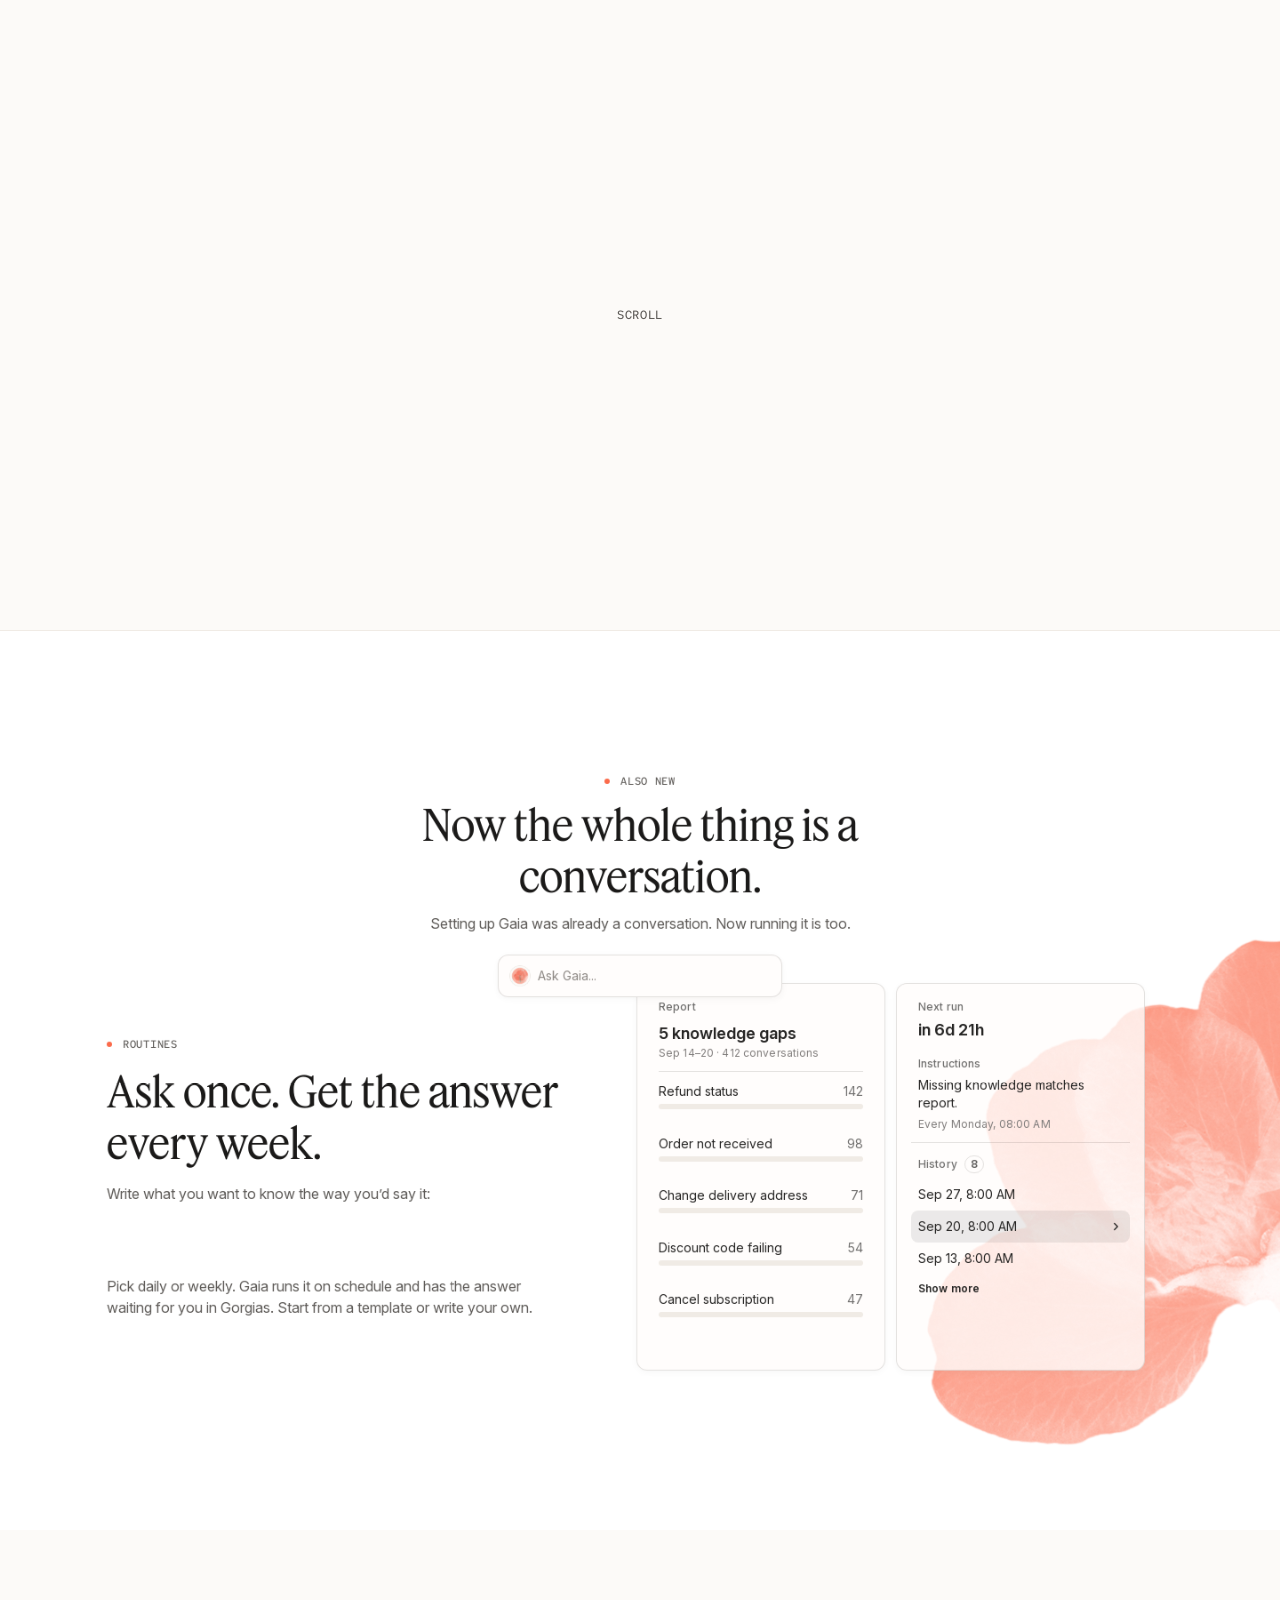
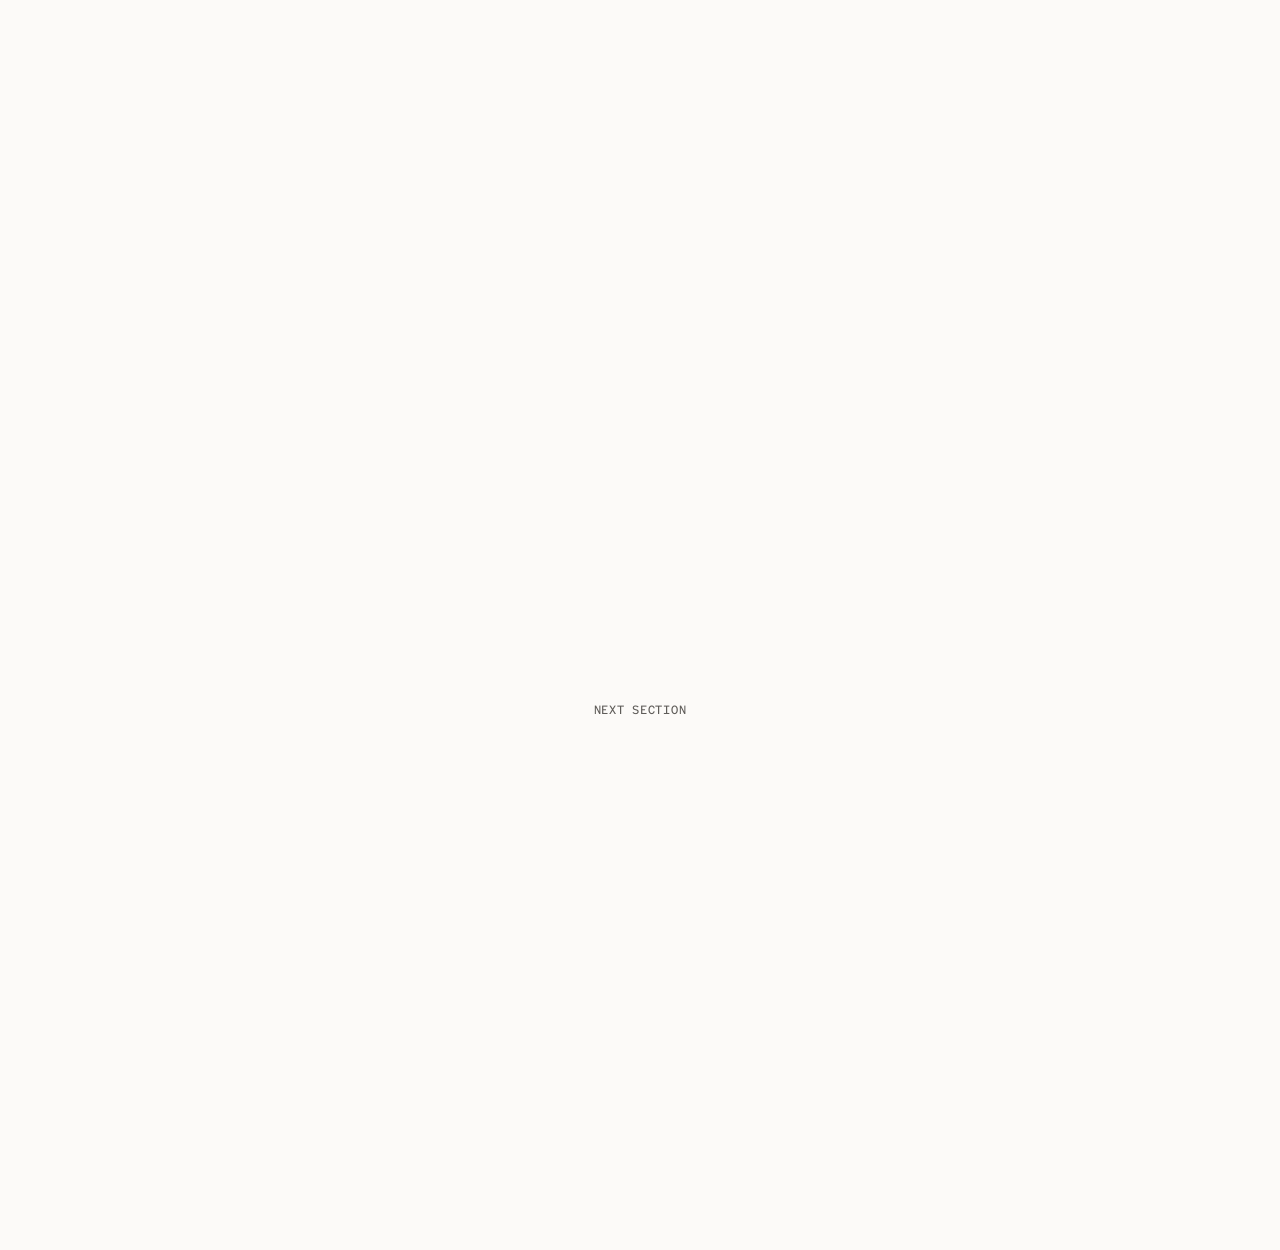
==== conversation-scroll/index.html @ 5ce67667 "Add conversation-scroll: pinned, scroll-driven reveal of the conversation section" ====
<!DOCTYPE html>
<html lang="en">
<head>
<meta charset="utf-8">
<meta name="viewport" content="width=device-width, initial-scale=1">
<title>Now the whole thing is a conversation</title>
<style>
  @font-face { font-family: "Feature Deck"; src: url("assets/fonts/FeatureDeck-Regular-Web.woff2") format("woff2"); font-weight: 400; font-display: swap; }
  @font-face { font-family: "Inter Variable"; src: url("assets/fonts/InterVariable.woff2") format("woff2"); font-weight: 100 900; font-display: swap; }
  @font-face { font-family: "Red Hat Mono"; src: url("assets/fonts/RedHatMono-VF.woff2") format("woff2"); font-weight: 300 700; font-display: swap; }

  :root {
    --paper: #fcfaf8; --white: #fff; --ink: #1b1a19; --ink-2: #252423;
    --tertiary: #5f5c59; --neutral-tertiary: #706f6e; --placeholder: #807d7c; --input-placeholder: #8e8985;
    --border-soft: #f0ebe5; --border-neutral: rgba(31,23,12,.12);
    --brand-500: #fb6b4b; --brand-200: #ffb5a5;
    --elev-mid: #fffdfc; --surface-1: #f7f5f3; --selected: rgba(63,60,57,.10);
    --ease: cubic-bezier(.2,.7,.2,1);
  }
  * { box-sizing: border-box; }
  html, body { margin: 0; background: var(--paper); color: var(--ink); }
  body { font-family: "Inter Variable", Inter, system-ui, sans-serif; -webkit-font-smoothing: antialiased; }
  .mono { font: 500 12px/1.5 "Red Hat Mono", ui-monospace, monospace; letter-spacing: .72px; text-transform: uppercase; color: var(--tertiary); }
  .ui { font-family: "Inter Variable", Inter, sans-serif; font-feature-settings: "tnum" 1, "lnum" 1; }

  /* ---------- Page scaffolding around the section (context only) ---------- */
  .lead, .tail { display: grid; place-items: center; color: var(--placeholder); }
  .lead { height: 70vh; } .tail { height: 120vh; }

  /* ---------- Scroll track + pinned stage ---------- */
  .track { position: relative; }
  .stage { position: sticky; top: 0; height: 100vh; overflow: hidden; background: var(--white); border-top: 1px solid var(--border-soft); }
  .canvas { position: absolute; left: 0; top: 0; width: 1440px; height: 1668px; transform-origin: 0 0; will-change: transform; }
  .abs { position: absolute; }

  /* Reveal helper: hidden until its step, rises in with a stagger set through --i */
  .rise { opacity: 0; transform: translateY(12px); transition: opacity .55s var(--ease), transform .55s var(--ease); }
  .on > .rise, .on.rise { opacity: 1; transform: none; transition-delay: calc(var(--i, 0) * 60ms + var(--d, 0ms)); }

  /* ---------- Header ---------- */
  .header { left: 336px; top: 160px; width: 768px; display: flex; flex-direction: column; align-items: center; gap: 12px; text-align: center; }
  .tag { display: flex; align-items: center; gap: 12px; }
  .tag i { width: 6px; height: 6px; border-radius: 50%; background: var(--brand-500); }
  h1, h2 { margin: 0; font: 400 48px/1.2 "Feature Deck", Georgia, serif; color: var(--ink); }
  .header p, .col p.copy { margin: 0; font: 400 16px/1.5 "Inter Variable", sans-serif; color: var(--tertiary); }

  /* ---------- Flowers ---------- */
  .flower { pointer-events: none; transition: left 1s var(--ease), top 1s var(--ease); }
  .flower img { display: block; width: 100%; }
  .flower-1 { left: 1002px; top: 236px; width: 668px; }
  .flower-2 { left: -449px; top: 1020px; width: 758px; opacity: 0; transition: opacity .6s var(--ease), left 1s var(--ease), top 1s var(--ease); }
  [data-step="4"] .flower-2, [data-step="5"] .flower-2, [data-step="6"] .flower-2 { opacity: 1; }
  [data-step="7"] .flower-2 { opacity: 1; left: -128px; top: 816px; transition-delay: 0s, 1s, 1s; }

  /* ---------- Routines block ---------- */
  .col { display: flex; flex-direction: column; gap: 16px; }
  .col-routines { left: 120px; top: 456px; width: 516px; }
  .col-shared   { left: 744px; top: 1096px; width: 576px; }
  .chip-slot { height: 48px; }

  .cards { left: 684px; top: 364px; width: 636px; height: 500px; padding: 32px; display: flex; gap: 12px; }
  .card { width: 280px; height: 436px; border-radius: 12px; background: rgba(255,253,252,.8); border: 1px solid var(--border-neutral); box-shadow: 0 2px 8px rgba(0,0,0,.04); padding: 12px 16px; display: flex; flex-direction: column; }
  .lbl { font: 500 12px/16px "Inter Variable", sans-serif; letter-spacing: .12px; color: var(--neutral-tertiary); }
  .card .row { padding: 6px 8px; }
  .card .summary { padding: 4px 8px 12px; display: flex; flex-direction: column; gap: 2px; }
  .card .summary b { font: 600 18px/24px "Inter Variable", sans-serif; color: var(--ink-2); }
  .card .summary span { font: 400 12px/16px "Inter Variable", sans-serif; letter-spacing: .12px; color: var(--placeholder); }
  .card .divider { margin: 0 8px 12px; height: 1px; background: var(--border-neutral); }
  .topics { flex: 1; padding: 0 8px; display: flex; flex-direction: column; justify-content: space-between; }
  .topic { display: flex; flex-direction: column; gap: 4px; }
  .topic .head { display: flex; justify-content: space-between; font: 400 14px/20px "Inter Variable", sans-serif; color: var(--ink-2); }
  .topic .head span { color: var(--neutral-tertiary); }
  .topic .trackbar { height: 6px; border-radius: 999px; background: var(--border-soft); }
  .topic .fill { height: 6px; border-radius: 999px; background: var(--brand-200); width: var(--w); transform-origin: left; transform: scaleX(0); transition: transform .9s var(--ease); }
  .on .topic .fill { transform: none; transition-delay: calc(var(--i, 0) * 80ms + 250ms); }
  .card .footer { height: 47px; }

  .pop { padding: 12px 16px; }
  .pop .val { font: 600 18px/24px "Inter Variable", sans-serif; color: var(--ink-2); padding: 0 8px; }
  .pop .txt { font: 400 14px/20px "Inter Variable", sans-serif; color: var(--ink-2); padding: 0 8px; }
  .pop .sub { font: 400 12px/16px "Inter Variable", sans-serif; letter-spacing: .12px; color: var(--placeholder); padding: 6px 8px 12px; }
  .pop .divider { margin: 0 0 8px; }
  .pop .hist { display: flex; align-items: center; gap: 8px; }
  .qty { font: 600 12px/16px "Inter Variable", sans-serif; color: #5f5e5c; padding: 1px 6px; border: 1px solid var(--border-neutral); border-radius: 999px; }
  .pop .item { height: 36px; display: flex; align-items: center; justify-content: space-between; padding: 0 8px; border-radius: 8px; font: 400 14px/20px "Inter Variable", sans-serif; color: var(--ink-2); }
  .pop .item.sel { background: var(--selected); }
  .pop .item img { width: 16px; height: 16px; }
  .pop .more { font: 600 12px/16px "Inter Variable", sans-serif; letter-spacing: .12px; color: var(--ink-2); padding: 8px 8px 0; }

  /* ---------- The Gaia input (two of them) ---------- */
  .input {
    height: 48px; padding: 12px; border-radius: 12px; display: flex; align-items: center; gap: 8px;
    background: var(--elev-mid); border: 1px solid var(--border-neutral); box-shadow: 0 2px 8px rgba(0,0,0,.04);
    font: 400 14px/20px "Inter Variable", sans-serif; color: var(--ink-2); white-space: nowrap; overflow: hidden;
    transition: left .6s var(--ease), top .6s var(--ease), width .45s var(--ease), opacity .4s var(--ease), transform .5s var(--ease);
  }
  .input img { width: 24px; height: 24px; flex: 0 0 24px; border-radius: 50%; }   /* clips a stray pixel from the export */
  .input .text { flex: 1; overflow: hidden; }
  .input .ph { color: var(--input-placeholder); transition: opacity .25s; }
  .input .typed { display: none; }
  .input.typing .ph, .input.done .ph { display: none; }
  .input.typing .typed, .input.done .typed { display: inline; }
  .caret { display: none; width: 1px; height: 16px; background: var(--ink-2); vertical-align: -3px; margin-left: 1px; animation: blink 1s steps(2) infinite; }
  .input.typing .caret { display: inline-block; }
  @keyframes blink { to { opacity: 0; } }

  #inputA { left: 560px; top: 364px; width: 320px; }
  [data-step="2"] #inputA { left: 464px; width: 512px; }
  [data-step="3"] #inputA, [data-step="4"] #inputA, [data-step="5"] #inputA, [data-step="6"] #inputA, [data-step="7"] #inputA { left: 120px; top: 661px; width: 512px; }

  #inputB { left: 560px; top: 1008px; width: 320px; opacity: 0; transform: translateY(10px); pointer-events: none; }
  [data-step="4"] #inputB { opacity: 1; transform: none; }
  [data-step="5"] #inputB { opacity: 1; transform: none; left: 464px; width: 512px; }
  [data-step="6"] #inputB, [data-step="7"] #inputB { left: 464px; width: 512px; opacity: 0; transform: none; transition-duration: .25s; }

  /* ---------- Chat window ---------- */
  .chat {
    left: 530px; top: 1008px; width: 380px; height: 436px; border-radius: 16px; overflow: hidden;
    background: rgba(255,253,252,.85); border: 1px solid var(--border-neutral);
    display: flex; flex-direction: column;
    transform-origin: 50% 0; opacity: 0;
    transform: scale(calc(512 / 380), calc(48 / 436));
    transition: transform .6s var(--ease), opacity .3s var(--ease), left .7s var(--ease), filter .5s var(--ease);
  }
  [data-step="6"] .chat, [data-step="7"] .chat { opacity: 1; transform: none; }
  [data-step="7"] .chat { left: 218px; filter: blur(2px); transition-delay: 1s; }   /* after the click */
  .chat .hd { height: 52px; padding: 16px 6px 12px 16px; display: flex; align-items: center; gap: 12px; }
  .chat .title { display: flex; align-items: center; gap: 4px; font: 600 14px/20px "Inter Variable", sans-serif; color: var(--ink-2); padding: 4px 6px; margin-left: -6px; border-radius: 6px; }
  .chat .title img { width: 16px; height: 16px; }
  .chat .ctrl { margin-left: auto; display: flex; }
  .ibtn { width: 28px; height: 28px; border-radius: 6px; display: grid; place-items: center; transition: background .25s; }
  .ibtn img { width: 20px; height: 20px; }
  .ibtn.hover { background: rgba(63,60,57,.08); }
  .ibtn.press { transform: scale(.92); }
  .chat .body { flex: 1; padding: 24px 16px 16px; display: flex; flex-direction: column; justify-content: flex-end; gap: 24px; }
  .msg { font: 400 14px/20px "Inter Variable", sans-serif; color: var(--ink-2); }
  .msg.me { align-self: flex-end; max-width: 360px; padding: 8px 16px; border-radius: 24px; background: var(--surface-1); white-space: nowrap; }

  /* ---------- Cursor ---------- */
  .cursor { width: 24px; height: 24px; opacity: 0; transition: opacity .3s; pointer-events: none; z-index: 5; will-change: transform; }
  .cursor.show { opacity: 1; }
  .cursor img { width: 100%; height: 100%; display: block; filter: drop-shadow(0 1px 2px rgba(0,0,0,.25)); }

  /* ---------- Share modal ---------- */
  .modal {
    left: 198px; top: 1152px; width: 420px; height: 148px; border-radius: 12px; z-index: 4;
    background: var(--elev-mid); border: 1px solid var(--border-neutral); box-shadow: 0 8px 24px rgba(0,0,0,.08);
    padding: 16px 24px 16px; opacity: 0; transform: translateY(12px) scale(.98);
    transition: opacity .45s var(--ease), transform .55s var(--ease);
  }
  [data-step="7"] .modal { opacity: 1; transform: none; transition-delay: 1.15s; }
  .modal .mh { display: flex; align-items: flex-start; justify-content: space-between; height: 32px; }
  .modal .mh b { font: 600 18px/24px "Inter Variable", sans-serif; color: var(--ink-2); padding-top: 4px; }
  .modal .mh img { width: 20px; height: 20px; margin: 2px -2px 0 0; }
  .modal .desc { font: 400 14px/20px "Inter Variable", sans-serif; color: var(--ink-2); margin-top: 16px; }
  .modal .field { margin-top: 16px; height: 32px; border: 1px solid var(--border-neutral); border-radius: 8px; display: flex; align-items: center; padding: 0 4px 0 8px; gap: 8px; background: var(--white); }
  .modal .field span { flex: 1; font: 400 14px/20px "Inter Variable", sans-serif; color: var(--ink-2); white-space: nowrap; overflow: hidden; text-overflow: ellipsis; }
  .modal .btn { height: 24px; padding: 0 8px 0 6px; border-radius: 6px; background: var(--ink-2); color: var(--elev-mid); display: flex; align-items: center; gap: 4px; font: 600 12px/16px "Inter Variable", sans-serif; letter-spacing: .12px; }
  .modal .btn img { width: 16px; height: 16px; }
  .blink { left: 392px; top: 87px; width: 19px; height: 19px; transform: rotate(180deg) scaleY(-1); }

  @media (prefers-reduced-motion: reduce) {
    .rise, .on > .rise, .input, .chat, .modal, .flower, .flower-2, .topic .fill { transition: none !important; }
  }
</style>
</head>
<body>

<div class="lead"><span class="mono">Scroll</span></div>

<div class="track" id="track">
  <section class="stage" id="stage" data-step="1" aria-label="Now the whole thing is a conversation">
    <div class="canvas" id="canvas">

      <!-- Header -->
      <div class="abs header">
        <div class="tag"><i></i><span class="mono">Also new</span></div>
        <h1>Now the whole thing is a conversation.</h1>
        <p>Setting up Gaia was already a conversation. Now running it is too.</p>
      </div>

      <div class="abs flower flower-1" aria-hidden="true"><img src="assets/img/flower-1.png" alt=""></div>

      <!-- Routines: left column -->
      <div class="abs col col-routines" id="routinesCol">
        <div class="tag rise" style="--i:0"><i></i><span class="mono">Routines</span></div>
        <h2 class="rise" style="--i:1">Ask once. Get the answer every week.</h2>
        <p class="copy rise" style="--i:2">Write what you want to know the way you’d say it:</p>
        <div class="chip-slot"></div>
        <p class="copy rise" style="--i:3">Pick daily or weekly. Gaia runs it on schedule and has the answer waiting for you in Gorgias. Start from a template or write your own.</p>
      </div>

      <!-- Routines: report + schedule -->
      <div class="abs cards" id="cards">
        <div class="card rise" style="--i:2">
          <div class="row lbl">Report</div>
          <div class="summary"><b>5 knowledge gaps</b><span>Sep 14–20 · 412 conversations</span></div>
          <div class="divider"></div>
          <div class="topics">
            <div class="topic" style="--i:0"><div class="head">Refund status<span>142</span></div><div class="trackbar"><div class="fill" style="--w:248px"></div></div></div>
            <div class="topic" style="--i:1"><div class="head">Order not received<span>98</span></div><div class="trackbar"><div class="fill" style="--w:171px"></div></div></div>
            <div class="topic" style="--i:2"><div class="head">Change delivery address<span>71</span></div><div class="trackbar"><div class="fill" style="--w:124px"></div></div></div>
            <div class="topic" style="--i:3"><div class="head">Discount code failing<span>54</span></div><div class="trackbar"><div class="fill" style="--w:94px"></div></div></div>
            <div class="topic" style="--i:4"><div class="head">Cancel subscription<span>47</span></div><div class="trackbar"><div class="fill" style="--w:82px"></div></div></div>
          </div>
          <div class="footer"></div>
        </div>
        <div class="card pop rise" style="--i:3">
          <div class="row lbl">Next run</div>
          <div class="val">in 6d 21h</div>
          <div class="row lbl" style="margin-top:12px">Instructions</div>
          <div class="txt">Missing knowledge matches report.</div>
          <div class="sub">Every Monday, 08:00 AM</div>
          <div class="divider"></div>
          <div class="row lbl hist">History <span class="qty">8</span></div>
          <div class="item">Sep 27, 8:00 AM</div>
          <div class="item sel">Sep 20, 8:00 AM <img src="assets/img/chevron-right.svg" alt=""></div>
          <div class="item">Sep 13, 8:00 AM</div>
          <div class="more">Show more</div>
        </div>
      </div>

      <!-- Input A: centred under the header, then becomes the chip in the left column -->
      <div class="abs input" id="inputA">
        <img src="assets/img/gaia-icon.png" alt="">
        <span class="text"><span class="ph">Ask Gaia...</span><span class="typed"></span><span class="caret"></span></span>
      </div>

      <div class="abs flower flower-2" aria-hidden="true"><img src="assets/img/flower-2.png" alt=""></div>

      <!-- Input B: centred below the Routines block, then grows into the chat -->
      <div class="abs input" id="inputB">
        <img src="assets/img/gaia-icon.png" alt="">
        <span class="text"><span class="ph">Ask Gaia...</span><span class="typed"></span><span class="caret"></span></span>
      </div>

      <!-- Chat window -->
      <div class="abs chat" id="chat">
        <div class="hd">
          <div class="title">Refund delays this week <img src="assets/img/chevron-down.svg" alt=""></div>
          <div class="ctrl">
            <div class="ibtn"><img src="assets/img/kebab.svg" alt=""></div>
            <div class="ibtn" id="shareBtn"><img src="assets/img/share.svg" alt=""></div>
            <div class="ibtn"><img src="assets/img/expand.svg" alt=""></div>
            <div class="ibtn"><img src="assets/img/close.svg" alt=""></div>
          </div>
        </div>
        <div class="body" id="chatBody">
          <div class="msg me rise" style="--i:0;--d:200ms">Why are refunds slow this week?</div>
          <div class="msg rise" style="--i:1;--d:200ms">Refund tickets are up 38% since Monday. Let me check what changed.</div>
          <div class="msg me rise" style="--i:2;--d:200ms">What is causing it?</div>
          <div class="msg rise" style="--i:3;--d:200ms">Most of the delay comes from orders paid with Klarna. The provider added a manual review step on Sep 10, which holds refunds for 3 to 5 days before they clear. 41 of the 52 open refund tickets fit this pattern. The rest are standard exchanges still inside the normal window.</div>
        </div>
      </div>

      <div class="abs cursor" id="cursor" aria-hidden="true"><img src="assets/img/hand.svg" alt=""></div>

      <!-- Share modal -->
      <div class="abs modal" id="modal">
        <div class="mh"><b>Share chat</b><img src="assets/img/close-modal.svg" alt=""></div>
        <div class="desc">Any messages you add after sharing stay private.</div>
        <div class="field"><span>https://gorgias.gaia/share/791eb7ff-863b-403c-95a3-e95aed54bf63</span><div class="btn"><img src="assets/img/copy.svg" alt="">Copy link</div></div>
        <img class="abs blink" src="assets/img/blink.svg" alt="">
      </div>

      <!-- Shared chats: right column -->
      <div class="abs col col-shared" id="sharedCol">
        <div class="tag rise" style="--i:0;--d:1200ms"><i></i><span class="mono">Shared Chats</span></div>
        <h2 class="rise" style="--i:1;--d:1200ms">Share the whole conversation with a link.</h2>
        <p class="copy rise" style="--i:2;--d:1200ms">Worked something out with Gaia? Copy the link. Your teammate sees the full conversation: what you asked, what Gaia checked, and what it found. The link stays read-only and inside your account. Your team learns what a good question looks like by reading one.</p>
      </div>

    </div>
  </section>
</div>

<div class="tail"><span class="mono">Next section</span></div>

<script>
(function () {
  const STEPS = 7;
  const CANVAS_W = 1440, CANVAS_H = 1668;
  const SEGMENT = 720;                      // scroll distance per step
  const track = document.getElementById('track');
  const stage = document.getElementById('stage');
  const canvas = document.getElementById('canvas');
  const reduced = matchMedia('(prefers-reduced-motion: reduce)').matches;

  // What each step needs on screen (canvas y range). The stage centres it.
  const FOCUS = { 1:[160,412], 2:[160,412], 3:[160,880], 4:[420,1100], 5:[420,1100], 6:[760,1460], 7:[976,1508] };

  let vw = 0, vh = 0, scale = 1, step = 0;
  function layout() {
    vw = innerWidth; vh = innerHeight;
    scale = Math.min(1, vw / CANVAS_W);
    track.style.height = (vh + STEPS * SEGMENT) + 'px';          // one extra segment so step 7 holds before unpinning
    render();
  }
  function targetOffset(s) {
    const [a, b] = FOCUS[s];
    const centre = (a + b) / 2;
    const max = Math.max(0, CANVAS_H - vh / scale);
    return Math.min(max, Math.max(0, centre - (vh / scale) / 2));
  }
  const smooth = (t) => t <= 0 ? 0 : t >= 1 ? 1 : t * t * (3 - 2 * t);

  function render() {
    const y = Math.min(Math.max(0, -track.getBoundingClientRect().top), STEPS * SEGMENT);
    const seg = Math.min(STEPS - 1, Math.floor(y / SEGMENT));      // 0..6
    const s = seg + 1;                                              // 1..7
    // Glide to the new offset during the first 45% of each segment, then hold.
    const t = smooth((y - seg * SEGMENT) / (SEGMENT * 0.45));
    const off = s === 1 ? targetOffset(1) : targetOffset(s - 1) + (targetOffset(s) - targetOffset(s - 1)) * t;
    canvas.style.transform = `translate(${(vw - CANVAS_W * scale) / 2}px, ${-off * scale}px) scale(${scale})`;
    if (s !== step) setStep(s);
  }

  /* ---------- Steps ---------- */
  const inputA = document.getElementById('inputA'), inputB = document.getElementById('inputB');
  const TEXT_A = 'List this week’s busiest topics that have no matching knowledge.';
  const TEXT_B = 'Why are refunds slow this week?';
  const on = (id, v) => document.getElementById(id).classList.toggle('on', v);

  function setStep(s) {
    const prev = step; step = s;
    stage.dataset.step = s;
    // Input A text
    if (s === 1) clearText(inputA);
    else if (s === 2 && prev < 2) typeText(inputA, TEXT_A);
    else if (s >= 2) setText(inputA, TEXT_A);
    // Input B text
    if (s <= 4) clearText(inputB);
    else if (s === 5 && prev < 5) typeText(inputB, TEXT_B);
    else setText(inputB, TEXT_B);
    // Reveal groups
    on('routinesCol', s >= 3); on('cards', s >= 3);
    on('chatBody', s >= 6);
    on('sharedCol', s >= 7);
    if (s === 7 && prev === 6) shareSequence(); else if (s !== 7) cancelShare();
  }

  /* ---------- Typing ---------- */
  const typers = new WeakMap();
  function clearText(el) { cancelType(el); el.classList.remove('typing', 'done'); el.querySelector('.typed').textContent = ''; }
  function setText(el, text) { cancelType(el); el.classList.remove('typing'); el.classList.add('done'); el.querySelector('.typed').textContent = text; }
  function cancelType(el) { const t = typers.get(el); if (t) { clearTimeout(t); typers.delete(el); } }
  function typeText(el, text) {
    if (reduced) return setText(el, text);
    cancelType(el);
    const out = el.querySelector('.typed'); out.textContent = '';
    el.classList.remove('done'); el.classList.add('typing');
    let i = 0;
    const tick = () => {
      out.textContent = text.slice(0, ++i);
      if (i < text.length) typers.set(el, setTimeout(tick, 18 + Math.random() * 30 + (text[i - 1] === ' ' ? 20 : 0)));
      else typers.set(el, setTimeout(() => { el.classList.remove('typing'); el.classList.add('done'); typers.delete(el); }, 500));
    };
    typers.set(el, setTimeout(tick, 350));
  }

  /* ---------- Step 7: cursor goes to the share icon, clicks, modal opens ---------- */
  const cursor = document.getElementById('cursor'), shareBtn = document.getElementById('shareBtn');
  let shareTimers = [];
  const later = (fn, ms) => shareTimers.push(setTimeout(fn, ms));
  function shareSequence() {
    cancelShare();
    if (reduced) return;
    // Share icon centre in canvas space while the chat is still at x=530 (the click happens before it slides).
    const bx = 530 + 289, by = 1008 + 26;
    cursor.style.transition = 'none';
    cursor.style.transform = `translate(${bx + 90}px, ${by + 160}px)`;
    void cursor.offsetWidth;
    cursor.style.transition = 'transform .75s cubic-bezier(.3,.7,.2,1), opacity .3s';
    later(() => { cursor.classList.add('show'); cursor.style.transform = `translate(${bx - 6}px, ${by + 2}px)`; }, 60);
    later(() => shareBtn.classList.add('hover'), 700);
    later(() => { shareBtn.classList.add('press'); cursor.style.transform = `translate(${bx - 6}px, ${by + 2}px) scale(.9)`; }, 900);
    later(() => { shareBtn.classList.remove('press'); cursor.style.transform = `translate(${bx - 6}px, ${by + 2}px)`; }, 1020);
    later(() => { shareBtn.classList.remove('hover'); cursor.classList.remove('show'); }, 1500);
  }
  function cancelShare() {
    shareTimers.forEach(clearTimeout); shareTimers = [];
    cursor.classList.remove('show'); shareBtn.classList.remove('hover', 'press');
  }

  addEventListener('scroll', render, { passive: true });
  addEventListener('resize', layout);
  layout();
})();
</script>
</body>
</html>
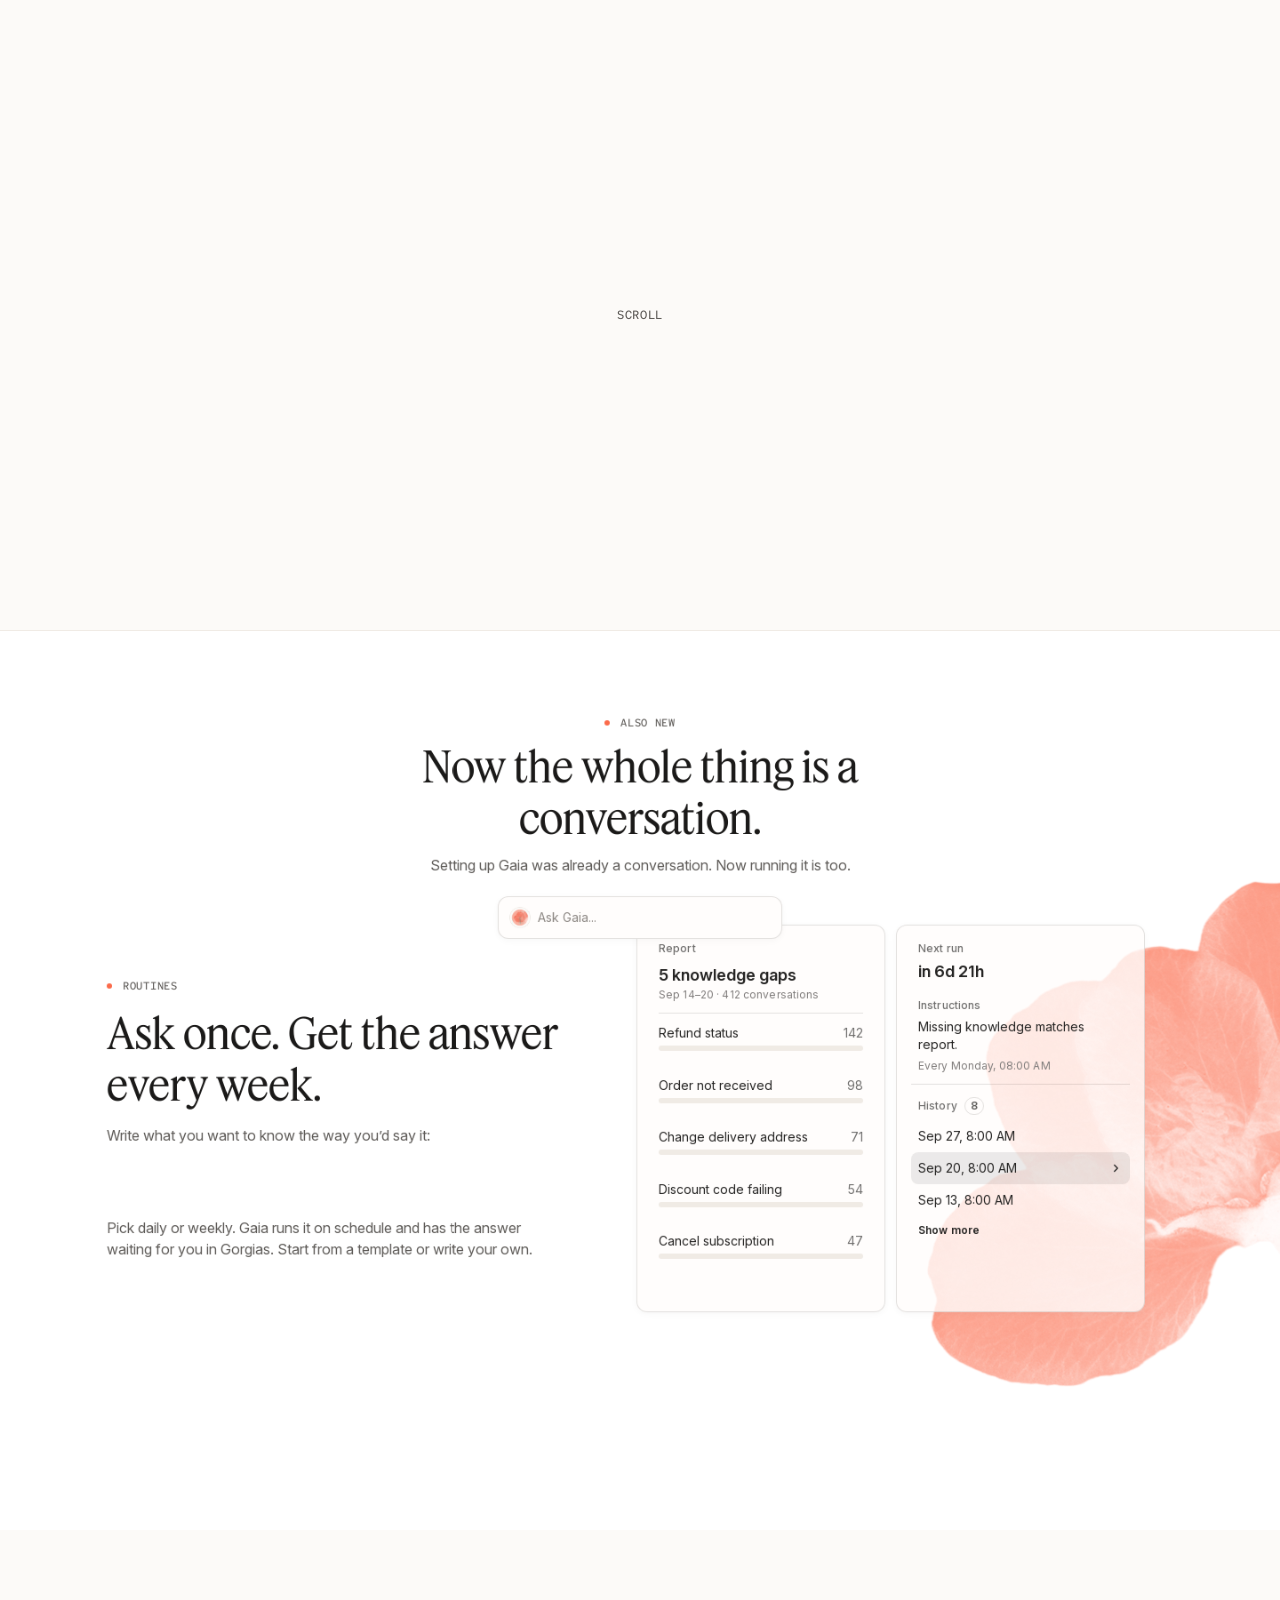
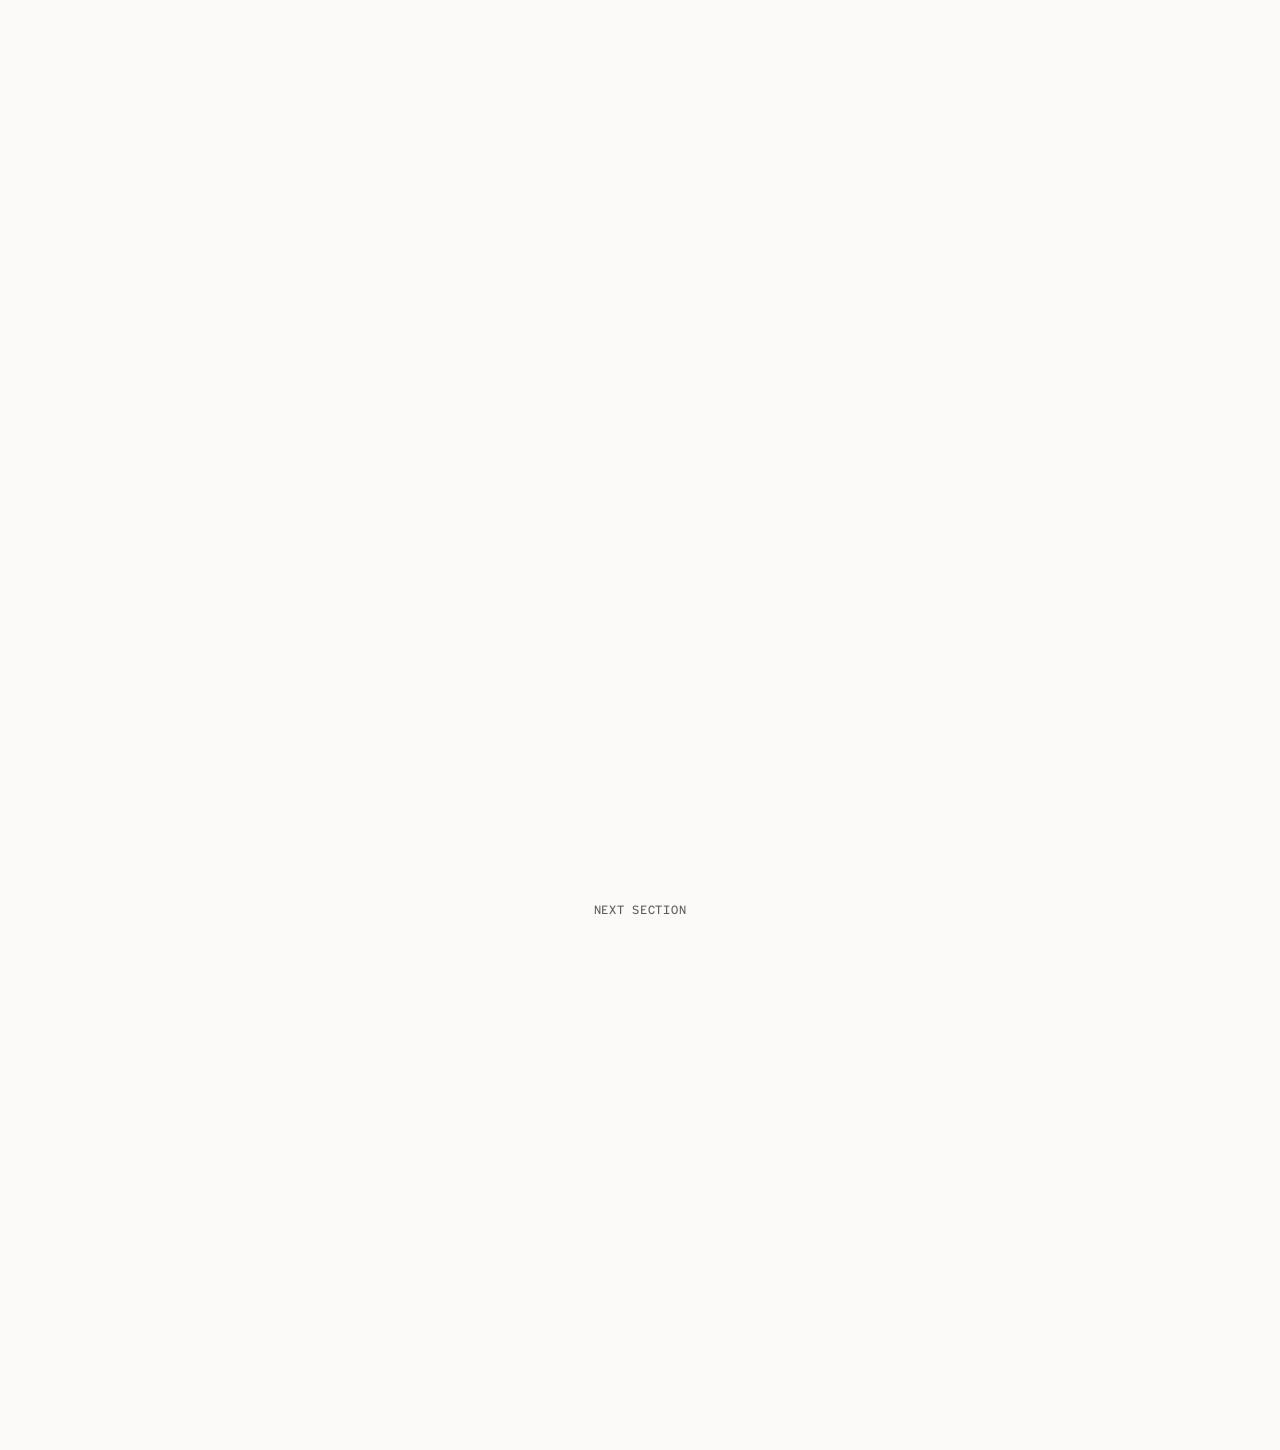
==== commit b3ae531b: "conversation-scroll: smoother motion, keyframe entries, faster segments, sparkle on Copy link" ====
--- a/conversation-scroll/index.html
+++ b/conversation-scroll/index.html
@@ -33,9 +33,12 @@
   .canvas { position: absolute; left: 0; top: 0; width: 1440px; height: 1668px; transform-origin: 0 0; will-change: transform; }
   .abs { position: absolute; }
 
-  /* Reveal helper: hidden until its step, rises in with a stagger set through --i */
-  .rise { opacity: 0; transform: translateY(12px); transition: opacity .55s var(--ease), transform .55s var(--ease); }
-  .on > .rise, .on.rise { opacity: 1; transform: none; transition-delay: calc(var(--i, 0) * 60ms + var(--d, 0ms)); }
+  /* Reveal helper: hidden until its step, then rises in with a stagger set through --i (same motion as the Before/After section) */
+  .rise { opacity: 0; transition: opacity .25s ease; }
+  .on > .rise, .on.rise { animation: rise 620ms var(--ease) both; animation-delay: calc(var(--i, 0) * 55ms + var(--d, 0ms) + 80ms); }
+  @keyframes rise { from { opacity: 0; transform: translateY(12px); } to { opacity: 1; transform: none; } }
+  .on > .card { animation-name: cardIn; animation-duration: 700ms; }
+  @keyframes cardIn { from { opacity: 0; transform: translateY(14px) scale(.985); } to { opacity: 1; transform: none; } }
 
   /* ---------- Header ---------- */
   .header { left: 336px; top: 160px; width: 768px; display: flex; flex-direction: column; align-items: center; gap: 12px; text-align: center; }
@@ -45,12 +48,13 @@
   .header p, .col p.copy { margin: 0; font: 400 16px/1.5 "Inter Variable", sans-serif; color: var(--tertiary); }
 
   /* ---------- Flowers ---------- */
-  .flower { pointer-events: none; transition: left 1s var(--ease), top 1s var(--ease); }
+  .flower { pointer-events: none; }
   .flower img { display: block; width: 100%; }
   .flower-1 { left: 1002px; top: 236px; width: 668px; }
-  .flower-2 { left: -449px; top: 1020px; width: 758px; opacity: 0; transition: opacity .6s var(--ease), left 1s var(--ease), top 1s var(--ease); }
+  .flower-2 { left: -128px; top: 816px; width: 758px; opacity: 0; transform: translate(-321px, 204px); will-change: transform;
+    transition: opacity .8s var(--ease), transform 1.2s var(--ease); }
   [data-step="4"] .flower-2, [data-step="5"] .flower-2, [data-step="6"] .flower-2 { opacity: 1; }
-  [data-step="7"] .flower-2 { opacity: 1; left: -128px; top: 816px; transition-delay: 0s, 1s, 1s; }
+  [data-step="7"] .flower-2 { opacity: 1; transform: none; transition-delay: 0s, 1s; }
 
   /* ---------- Routines block ---------- */
   .col { display: flex; flex-direction: column; gap: 16px; }
@@ -92,7 +96,8 @@
     height: 48px; padding: 12px; border-radius: 12px; display: flex; align-items: center; gap: 8px;
     background: var(--elev-mid); border: 1px solid var(--border-neutral); box-shadow: 0 2px 8px rgba(0,0,0,.04);
     font: 400 14px/20px "Inter Variable", sans-serif; color: var(--ink-2); white-space: nowrap; overflow: hidden;
-    transition: left .6s var(--ease), top .6s var(--ease), width .45s var(--ease), opacity .4s var(--ease), transform .5s var(--ease);
+    will-change: transform;
+    transition: transform .75s var(--ease), width .55s var(--ease), opacity .4s var(--ease);
   }
   .input img { width: 24px; height: 24px; flex: 0 0 24px; border-radius: 50%; }   /* clips a stray pixel from the export */
   .input .text { flex: 1; overflow: hidden; }
@@ -104,26 +109,27 @@
   .input.typing .caret { display: inline-block; }
   @keyframes blink { to { opacity: 0; } }
 
-  #inputA { left: 560px; top: 364px; width: 320px; }
-  [data-step="2"] #inputA { left: 464px; width: 512px; }
-  [data-step="3"] #inputA, [data-step="4"] #inputA, [data-step="5"] #inputA, [data-step="6"] #inputA, [data-step="7"] #inputA { left: 120px; top: 661px; width: 512px; }
-
-  #inputB { left: 560px; top: 1008px; width: 320px; opacity: 0; transform: translateY(10px); pointer-events: none; }
-  [data-step="4"] #inputB { opacity: 1; transform: none; }
-  [data-step="5"] #inputB { opacity: 1; transform: none; left: 464px; width: 512px; }
-  [data-step="6"] #inputB, [data-step="7"] #inputB { left: 464px; width: 512px; opacity: 0; transform: none; transition-duration: .25s; }
+  /* Input A rests at its chip position; earlier steps offset it with a transform. */
+  #inputA { left: 120px; top: 661px; width: 320px; transform: translate(440px, -297px); }
+  [data-step="2"] #inputA { width: 512px; transform: translate(344px, -297px); }
+  [data-step="3"] #inputA, [data-step="4"] #inputA, [data-step="5"] #inputA, [data-step="6"] #inputA, [data-step="7"] #inputA { width: 512px; transform: none; }
+
+  #inputB { left: 464px; top: 1008px; width: 320px; opacity: 0; transform: translate(96px, 10px); pointer-events: none; }
+  [data-step="4"] #inputB { opacity: 1; transform: translate(96px, 0); }
+  [data-step="5"] #inputB { opacity: 1; transform: none; width: 512px; }
+  [data-step="6"] #inputB, [data-step="7"] #inputB { width: 512px; opacity: 0; transform: none; transition-duration: .25s; }
 
   /* ---------- Chat window ---------- */
   .chat {
     left: 530px; top: 1008px; width: 380px; height: 436px; border-radius: 16px; overflow: hidden;
     background: rgba(255,253,252,.85); border: 1px solid var(--border-neutral);
     display: flex; flex-direction: column;
-    transform-origin: 50% 0; opacity: 0;
+    transform-origin: 50% 0; opacity: 0; will-change: transform;
     transform: scale(calc(512 / 380), calc(48 / 436));
-    transition: transform .6s var(--ease), opacity .3s var(--ease), left .7s var(--ease), filter .5s var(--ease);
+    transition: transform .8s var(--ease), opacity .35s var(--ease), filter .6s var(--ease);
   }
   [data-step="6"] .chat, [data-step="7"] .chat { opacity: 1; transform: none; }
-  [data-step="7"] .chat { left: 218px; filter: blur(2px); transition-delay: 1s; }   /* after the click */
+  [data-step="7"] .chat { transform: translateX(-312px); filter: blur(2px); transition-delay: 1s; }   /* after the click */
   .chat .hd { height: 52px; padding: 16px 6px 12px 16px; display: flex; align-items: center; gap: 12px; }
   .chat .title { display: flex; align-items: center; gap: 4px; font: 600 14px/20px "Inter Variable", sans-serif; color: var(--ink-2); padding: 4px 6px; margin-left: -6px; border-radius: 6px; }
   .chat .title img { width: 16px; height: 16px; }
@@ -149,6 +155,15 @@
     transition: opacity .45s var(--ease), transform .55s var(--ease);
   }
   [data-step="7"] .modal { opacity: 1; transform: none; transition-delay: 1.15s; }
+  .blink { left: 384px; top: 90px; width: 19px; height: 19px; opacity: 0; transform-origin: 50% 50%; }
+  [data-step="7"] .blink { animation: blinkIn 1.1s var(--ease) both; animation-delay: 1.75s; }
+  @keyframes blinkIn {
+    0%   { opacity: 0; transform: scale(.3) rotate(-20deg); }
+    35%  { opacity: 1; transform: scale(1.15) rotate(0); }
+    55%  { opacity: .35; transform: scale(1); }
+    75%  { opacity: 1; transform: scale(1.05); }
+    100% { opacity: 1; transform: scale(1); }
+  }
   .modal .mh { display: flex; align-items: flex-start; justify-content: space-between; height: 32px; }
   .modal .mh b { font: 600 18px/24px "Inter Variable", sans-serif; color: var(--ink-2); padding-top: 4px; }
   .modal .mh img { width: 20px; height: 20px; margin: 2px -2px 0 0; }
@@ -157,10 +172,9 @@
   .modal .field span { flex: 1; font: 400 14px/20px "Inter Variable", sans-serif; color: var(--ink-2); white-space: nowrap; overflow: hidden; text-overflow: ellipsis; }
   .modal .btn { height: 24px; padding: 0 8px 0 6px; border-radius: 6px; background: var(--ink-2); color: var(--elev-mid); display: flex; align-items: center; gap: 4px; font: 600 12px/16px "Inter Variable", sans-serif; letter-spacing: .12px; }
   .modal .btn img { width: 16px; height: 16px; }
-  .blink { left: 392px; top: 87px; width: 19px; height: 19px; transform: rotate(180deg) scaleY(-1); }
 
   @media (prefers-reduced-motion: reduce) {
-    .rise, .on > .rise, .input, .chat, .modal, .flower, .flower-2, .topic .fill { transition: none !important; }
+    .rise, .on > .rise, .input, .chat, .modal, .flower, .flower-2, .topic .fill, .blink { transition: none !important; animation: none !important; opacity: 1; }
   }
 </style>
 </head>
@@ -280,7 +294,7 @@
 (function () {
   const STEPS = 7;
   const CANVAS_W = 1440, CANVAS_H = 1668;
-  const SEGMENT = 720;                      // scroll distance per step
+  const SEGMENT = 520;                      // scroll distance per step
   const track = document.getElementById('track');
   const stage = document.getElementById('stage');
   const canvas = document.getElementById('canvas');
@@ -304,15 +318,24 @@
   }
   const smooth = (t) => t <= 0 ? 0 : t >= 1 ? 1 : t * t * (3 - 2 * t);
 
+  let offset = 0, targetOff = 0, raf = 0;
   function render() {
     const y = Math.min(Math.max(0, -track.getBoundingClientRect().top), STEPS * SEGMENT);
     const seg = Math.min(STEPS - 1, Math.floor(y / SEGMENT));      // 0..6
     const s = seg + 1;                                              // 1..7
-    // Glide to the new offset during the first 45% of each segment, then hold.
-    const t = smooth((y - seg * SEGMENT) / (SEGMENT * 0.45));
-    const off = s === 1 ? targetOffset(1) : targetOffset(s - 1) + (targetOffset(s) - targetOffset(s - 1)) * t;
-    canvas.style.transform = `translate(${(vw - CANVAS_W * scale) / 2}px, ${-off * scale}px) scale(${scale})`;
+    // Glide to the new offset over the first half of each segment, then hold.
+    const t = smooth((y - seg * SEGMENT) / (SEGMENT * 0.5));
+    targetOff = s === 1 ? targetOffset(1) : targetOffset(s - 1) + (targetOffset(s) - targetOffset(s - 1)) * t;
     if (s !== step) setStep(s);
+    if (!raf) raf = requestAnimationFrame(tick);
+  }
+  // The canvas eases toward the target every frame, so fast or jumpy scrolling never snaps it.
+  function tick() {
+    raf = 0;
+    const d = targetOff - offset;
+    offset = Math.abs(d) < 0.05 ? targetOff : offset + d * 0.14;
+    canvas.style.transform = `translate(${(vw - CANVAS_W * scale) / 2}px, ${-offset * scale}px) scale(${scale})`;
+    if (offset !== targetOff) raf = requestAnimationFrame(tick);
   }
 
   /* ---------- Steps ---------- */
@@ -355,7 +378,7 @@
       if (i < text.length) typers.set(el, setTimeout(tick, 18 + Math.random() * 30 + (text[i - 1] === ' ' ? 20 : 0)));
       else typers.set(el, setTimeout(() => { el.classList.remove('typing'); el.classList.add('done'); typers.delete(el); }, 500));
     };
-    typers.set(el, setTimeout(tick, 350));
+    typers.set(el, setTimeout(tick, 220));
   }
 
   /* ---------- Step 7: cursor goes to the share icon, clicks, modal opens ---------- */
@@ -384,7 +407,7 @@
 
   addEventListener('scroll', render, { passive: true });
   addEventListener('resize', layout);
-  layout();
+  layout(); offset = targetOff; tick();
 })();
 </script>
 </body>
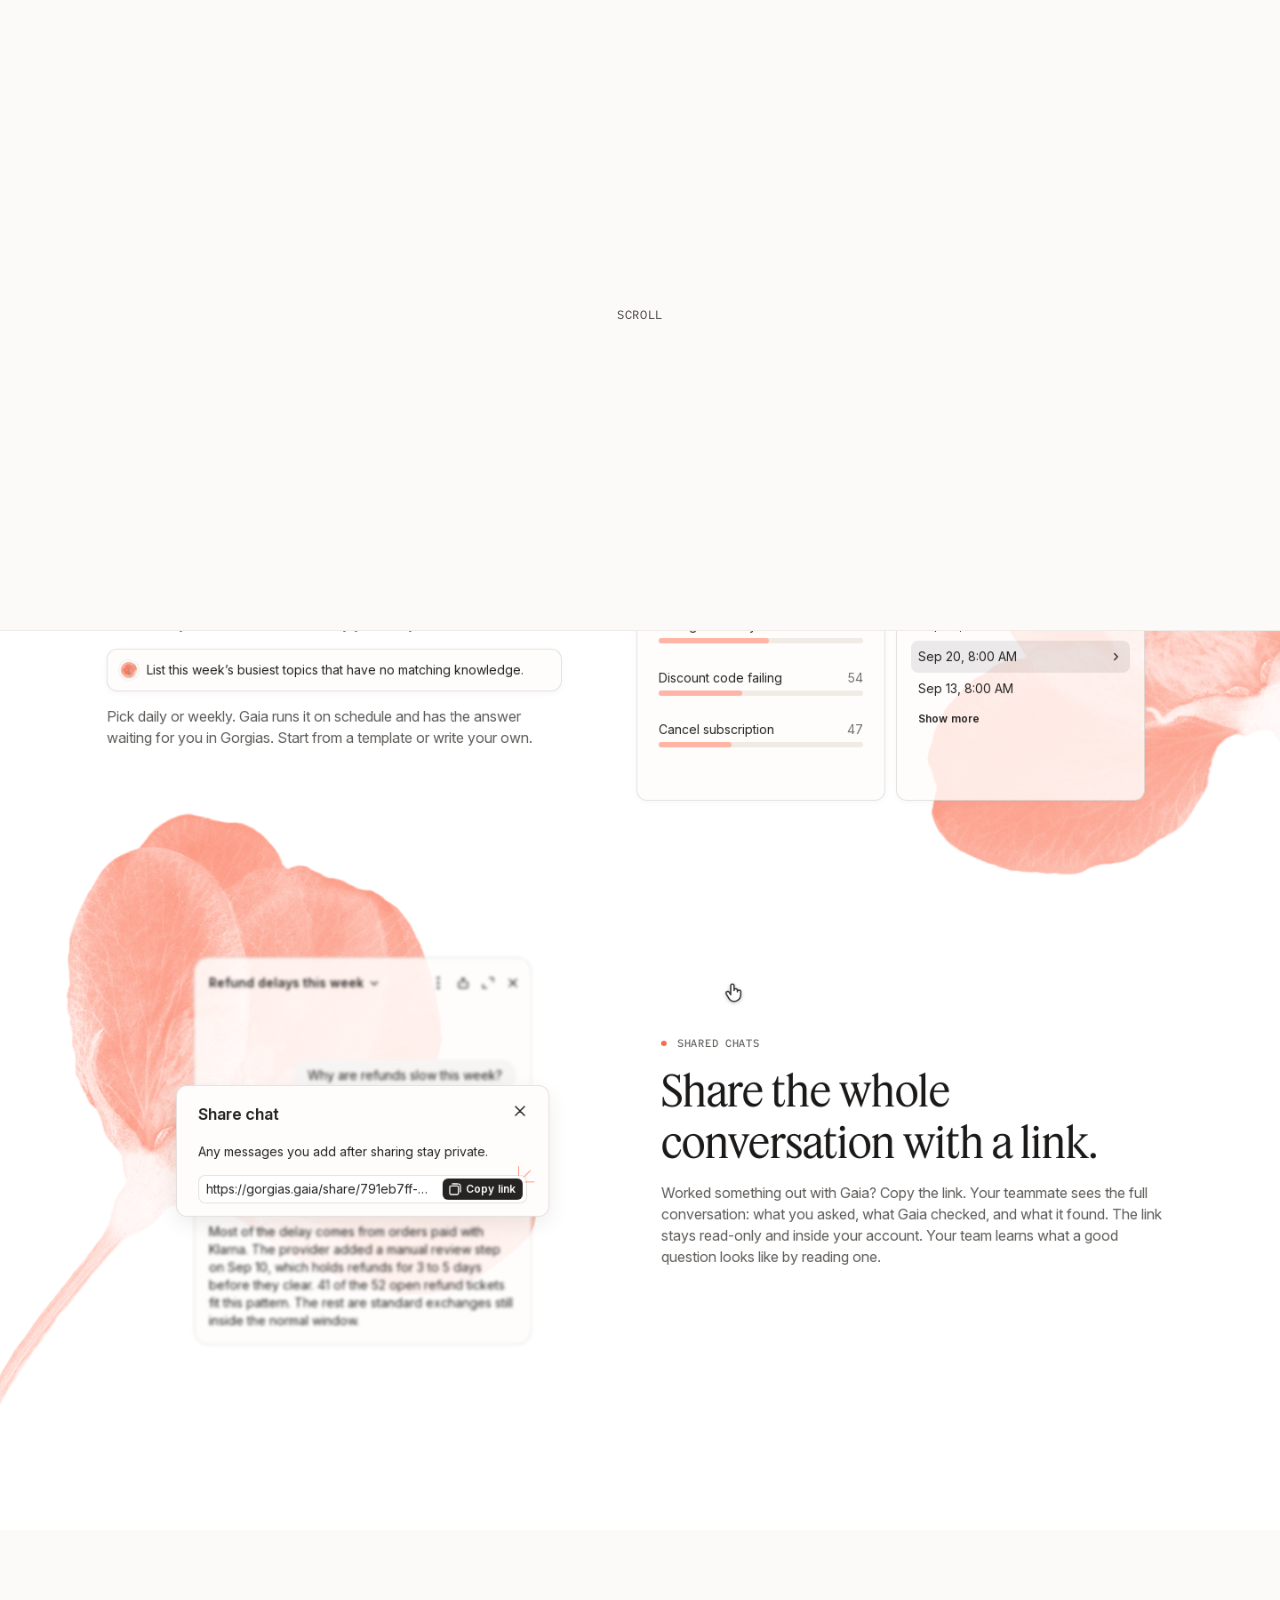
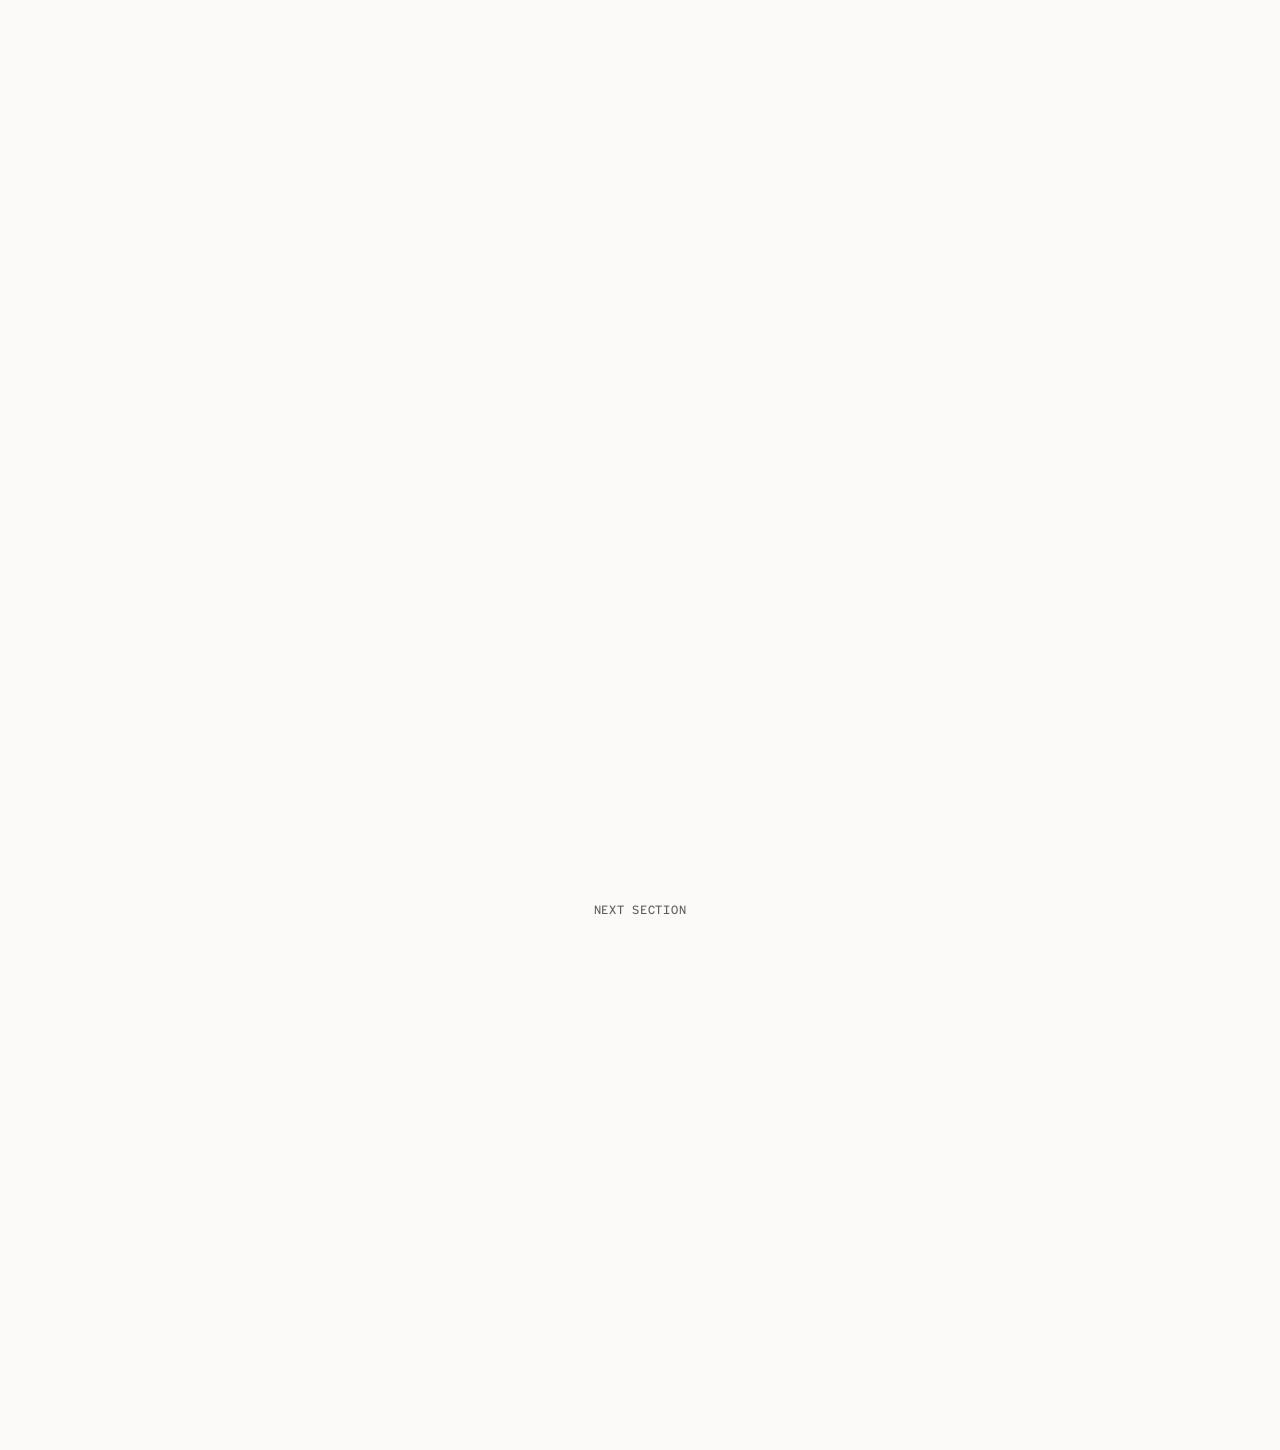
==== commit 12ca203c: "LP: subtler slower shimmer, full-bleed Before/After, conversation advances by click/typing/5s timer " ====
--- a/conversation-scroll/index.html
+++ b/conversation-scroll/index.html
@@ -109,6 +109,7 @@
   .input.typing .caret { display: inline-block; }
   @keyframes blink { to { opacity: 0; } }
 
+  [data-step="1"] #inputA, [data-step="4"] #inputB { cursor: pointer; }
   /* Input A rests at its chip position; earlier steps offset it with a transform. */
   #inputA { left: 120px; top: 661px; width: 320px; transform: translate(440px, -297px); }
   [data-step="2"] #inputA { width: 512px; transform: translate(344px, -297px); }
@@ -303,10 +304,12 @@
   // What each step needs on screen (canvas y range). The stage centres it.
   const FOCUS = { 1:[160,412], 2:[160,412], 3:[160,880], 4:[420,1100], 5:[420,1100], 6:[760,1460], 7:[976,1508] };
 
-  let vw = 0, vh = 0, scale = 1, step = 0;
+  const AUTO_MS = 5000;                     // with no scroll or click, each step advances after 5s
+  let vw = 0, vh = 0, scale = 1, step = 0, done = false, visible = false;
   function layout() {
     vw = innerWidth; vh = innerHeight;
     scale = Math.min(1, vw / CANVAS_W);
+    if (done) return settle();
     track.style.height = (vh + STEPS * SEGMENT) + 'px';          // one extra segment so step 7 holds before unpinning
     render();
   }
@@ -319,23 +322,33 @@
   const smooth = (t) => t <= 0 ? 0 : t >= 1 ? 1 : t * t * (3 - 2 * t);
 
   let offset = 0, targetOff = 0, raf = 0;
+  // Scroll only ever advances the step. The step decides what the stage centres on.
   function render() {
+    if (done) return;
     const y = Math.min(Math.max(0, -track.getBoundingClientRect().top), STEPS * SEGMENT);
-    const seg = Math.min(STEPS - 1, Math.floor(y / SEGMENT));      // 0..6
-    const s = seg + 1;                                              // 1..7
-    // Glide to the new offset over the first half of each segment, then hold.
-    const t = smooth((y - seg * SEGMENT) / (SEGMENT * 0.5));
-    targetOff = s === 1 ? targetOffset(1) : targetOffset(s - 1) + (targetOffset(s) - targetOffset(s - 1)) * t;
-    if (s !== step) setStep(s);
-    if (!raf) raf = requestAnimationFrame(tick);
-  }
-  // The canvas eases toward the target every frame, so fast or jumpy scrolling never snaps it.
+    const s = Math.min(STEPS, Math.floor(y / SEGMENT) + 1);       // 1..7
+    if (s > step) setStep(s);
+    else if (!raf) raf = requestAnimationFrame(tick);
+  }
+  // The canvas eases toward the target every frame, so nothing ever snaps.
   function tick() {
     raf = 0;
     const d = targetOff - offset;
-    offset = Math.abs(d) < 0.05 ? targetOff : offset + d * 0.14;
+    offset = Math.abs(d) < 0.05 ? targetOff : offset + d * 0.1;
     canvas.style.transform = `translate(${(vw - CANVAS_W * scale) / 2}px, ${-offset * scale}px) scale(${scale})`;
     if (offset !== targetOff) raf = requestAnimationFrame(tick);
+  }
+  // After the last step the section becomes an ordinary block: no pin, no track, nothing rolls back.
+  function settle() {
+    const wasPinned = track.getBoundingClientRect().top < 0;
+    const trackTop = track.getBoundingClientRect().top + scrollY;
+    const before = offset;
+    done = true; clearTimeout(autoT);
+    stage.style.position = 'static'; stage.style.height = (CANVAS_H * scale) + 'px';
+    track.style.height = (CANVAS_H * scale) + 'px';
+    offset = targetOff = 0;
+    canvas.style.transform = `translate(${(vw - CANVAS_W * scale) / 2}px, 0) scale(${scale})`;
+    if (wasPinned) scrollTo(0, trackTop + before * scale);          // keep the same content in view
   }
 
   /* ---------- Steps ---------- */
@@ -344,9 +357,21 @@
   const TEXT_B = 'Why are refunds slow this week?';
   const on = (id, v) => document.getElementById(id).classList.toggle('on', v);
 
+  let autoT = 0;
+  function armAuto() {
+    clearTimeout(autoT);
+    if (done || !visible || step >= STEPS) return;
+    autoT = setTimeout(() => advance(), AUTO_MS);
+  }
+  function advance() { if (!done && step < STEPS) setStep(step + 1); }
+
   function setStep(s) {
+    if (s <= step || done) return;
     const prev = step; step = s;
     stage.dataset.step = s;
+    targetOff = targetOffset(s);
+    if (!raf) raf = requestAnimationFrame(tick);
+    armAuto();
     // Input A text
     if (s === 1) clearText(inputA);
     else if (s === 2 && prev < 2) typeText(inputA, TEXT_A);
@@ -360,6 +385,7 @@
     on('chatBody', s >= 6);
     on('sharedCol', s >= 7);
     if (s === 7 && prev === 6) shareSequence(); else if (s !== 7) cancelShare();
+    if (s === STEPS) setTimeout(settle, prev === 6 ? 3200 : 800);   // let the share sequence and modal land first
   }
 
   /* ---------- Typing ---------- */
@@ -376,7 +402,7 @@
     const tick = () => {
       out.textContent = text.slice(0, ++i);
       if (i < text.length) typers.set(el, setTimeout(tick, 18 + Math.random() * 30 + (text[i - 1] === ' ' ? 20 : 0)));
-      else typers.set(el, setTimeout(() => { el.classList.remove('typing'); el.classList.add('done'); typers.delete(el); }, 500));
+      else typers.set(el, setTimeout(() => { el.classList.remove('typing'); el.classList.add('done'); typers.delete(el); setTimeout(advance, 700); }, 500));
     };
     typers.set(el, setTimeout(tick, 220));
   }
@@ -405,9 +431,14 @@
     cursor.classList.remove('show'); shareBtn.classList.remove('hover', 'press');
   }
 
+  // Clicking the empty input starts the typing, the way a visitor would expect.
+  inputA.addEventListener('click', () => { if (step === 1) advance(); });
+  inputB.addEventListener('click', () => { if (step === 4) advance(); });
+  // The 5s auto-advance only runs while the section is on screen.
+  new IntersectionObserver(([e]) => { visible = e.isIntersecting; if (visible) armAuto(); else clearTimeout(autoT); }, { threshold: 0.4 }).observe(stage);
   addEventListener('scroll', render, { passive: true });
   addEventListener('resize', layout);
-  layout(); offset = targetOff; tick();
+  layout(); if (step === 0) setStep(1); offset = targetOff; tick();
 })();
 </script>
 </body>
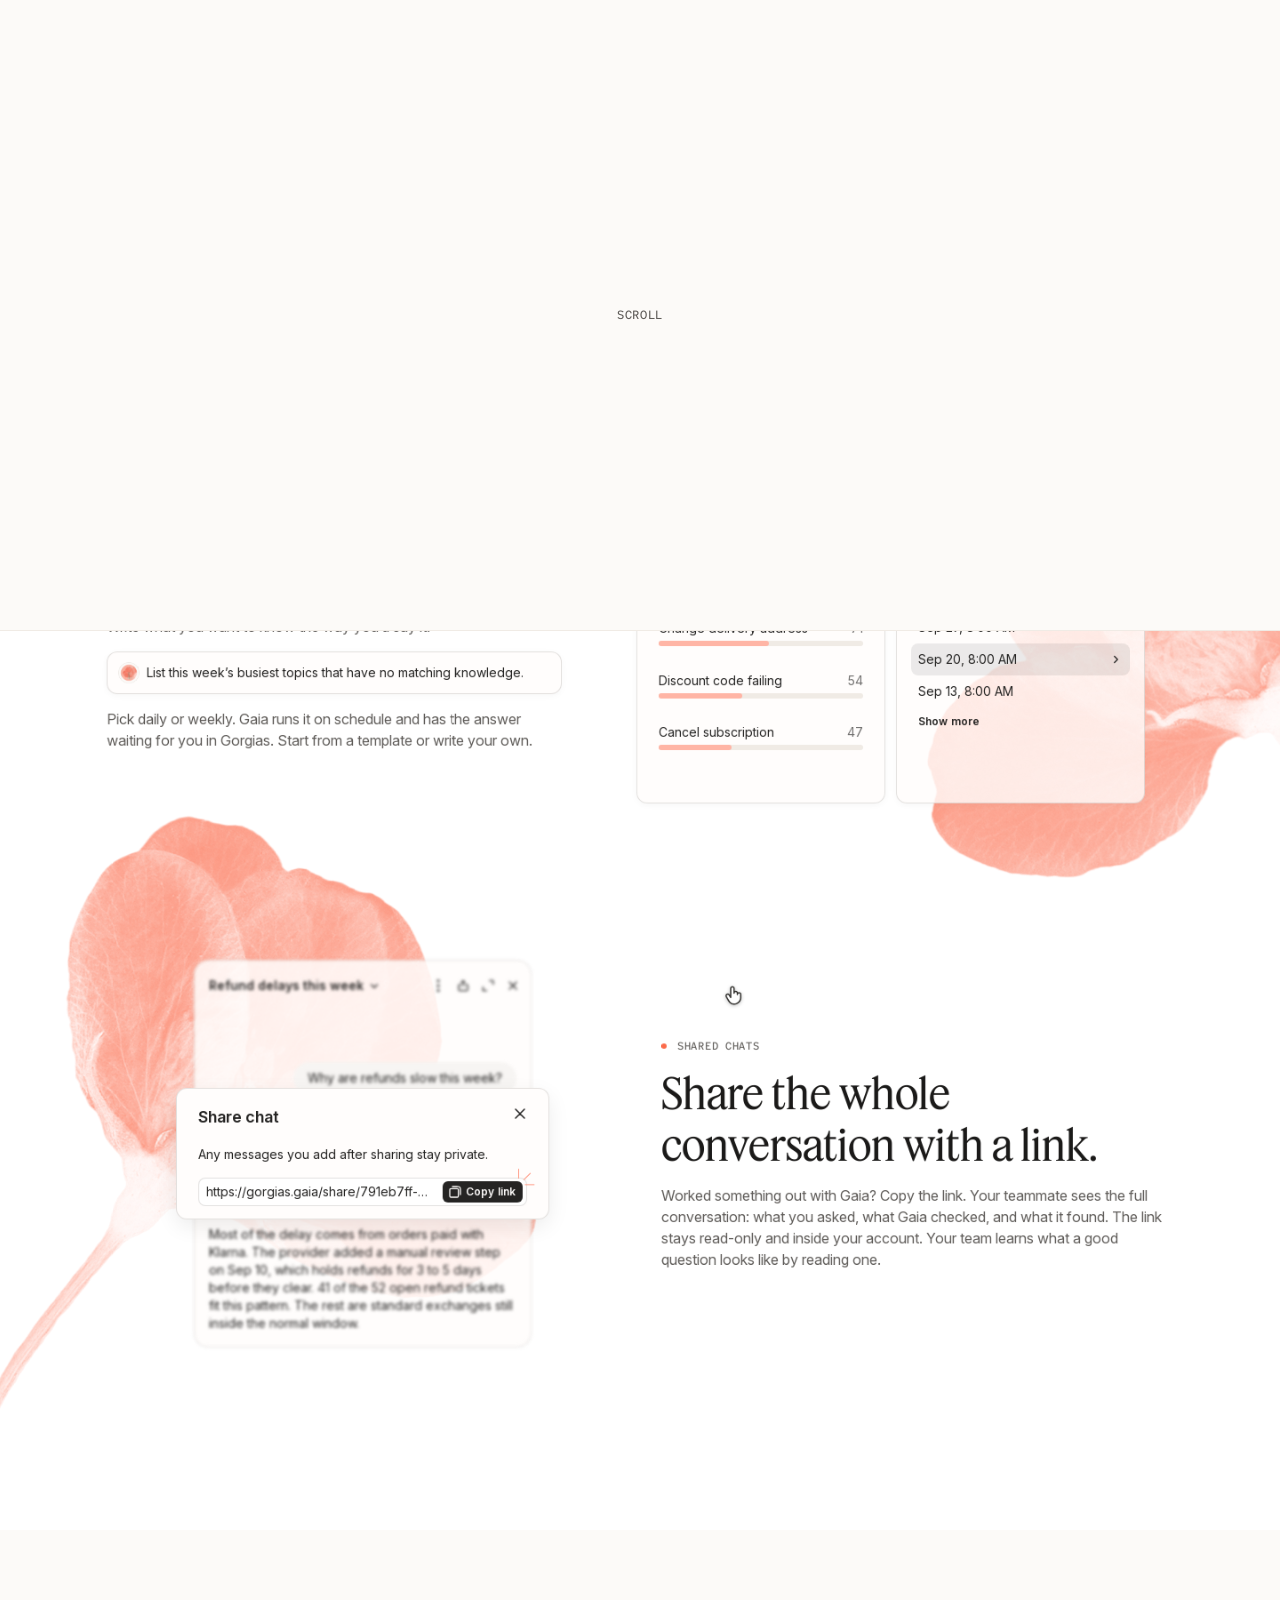
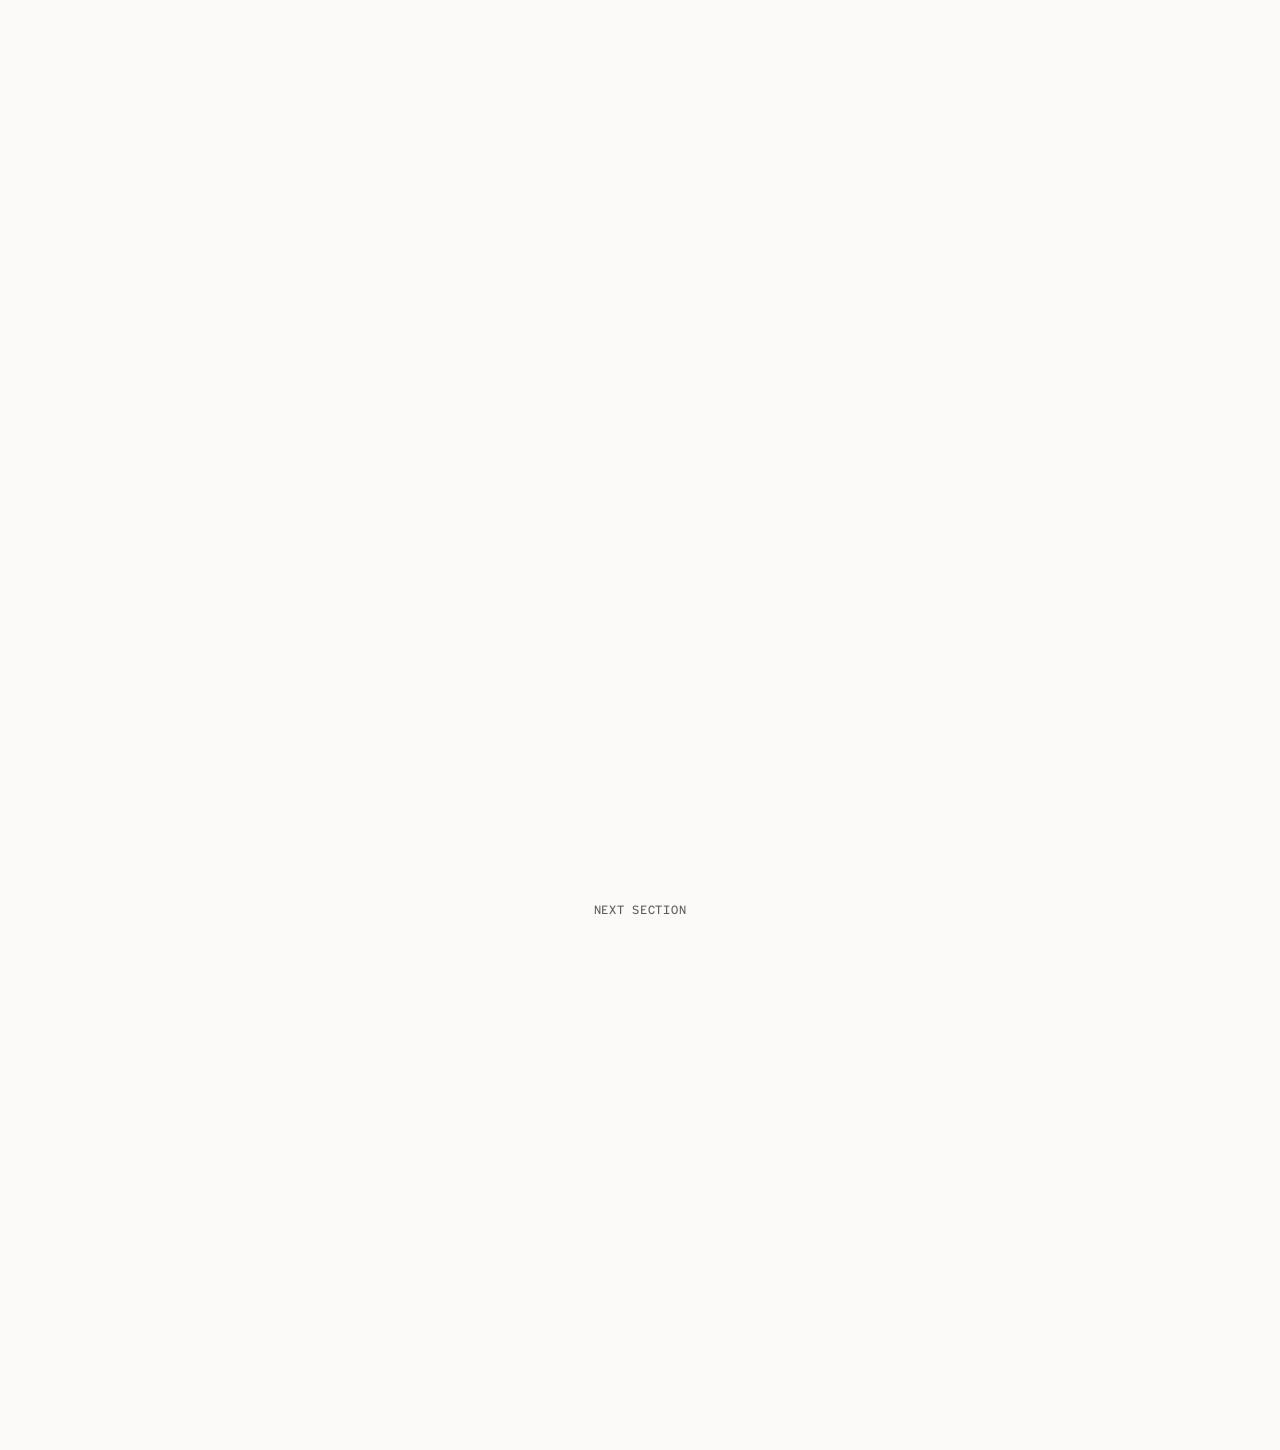
==== commit c94374cb: "LP: Before/After runs edge to edge; conversation section unpins without a self-scroll - Override the" ====
--- a/conversation-scroll/index.html
+++ b/conversation-scroll/index.html
@@ -348,7 +348,9 @@
     track.style.height = (CANVAS_H * scale) + 'px';
     offset = targetOff = 0;
     canvas.style.transform = `translate(${(vw - CANVAS_W * scale) / 2}px, 0) scale(${scale})`;
-    if (wasPinned) scrollTo(0, trackTop + before * scale);          // keep the same content in view
+    // Keep the same content in view. Force an instant jump: the host page may set scroll-behavior: smooth,
+    // which would turn this into a visible self-scroll.
+    if (wasPinned) scrollTo({ top: trackTop + before * scale, behavior: 'instant' });
   }
 
   /* ---------- Steps ---------- */
